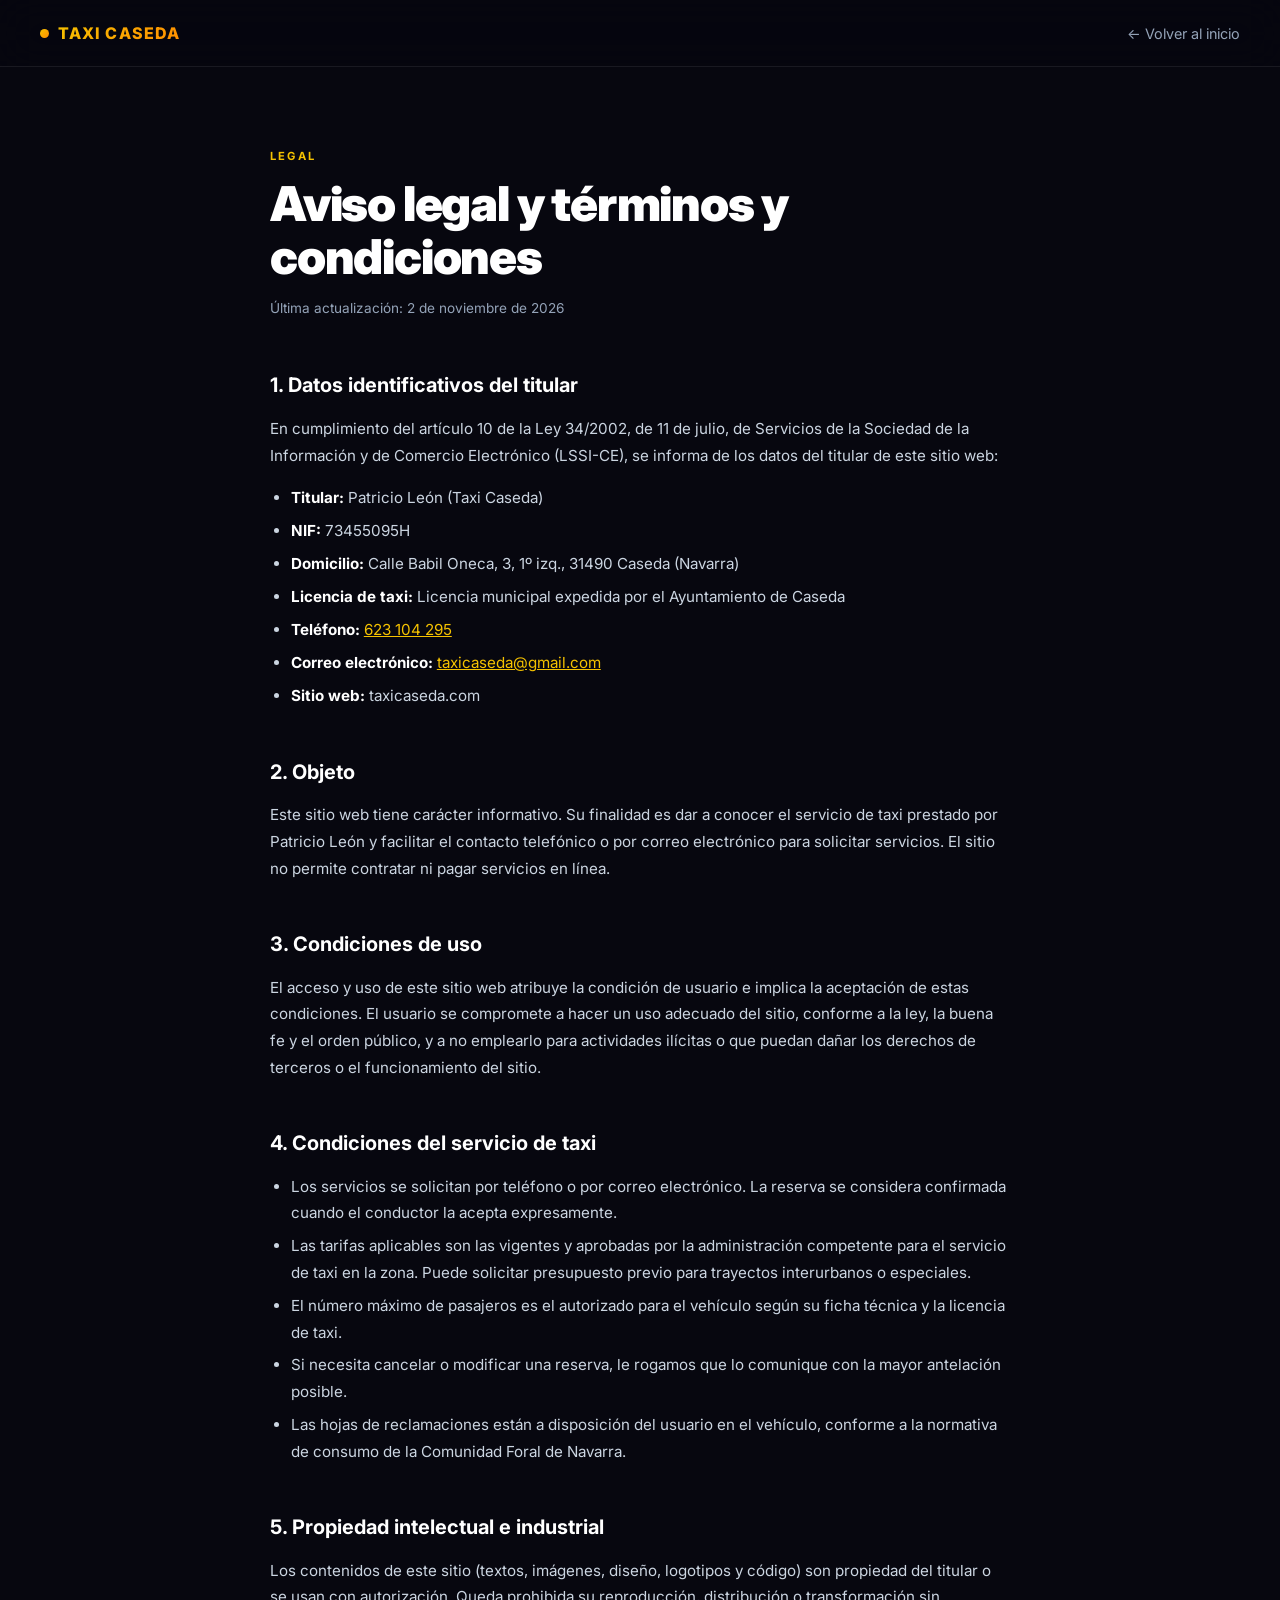
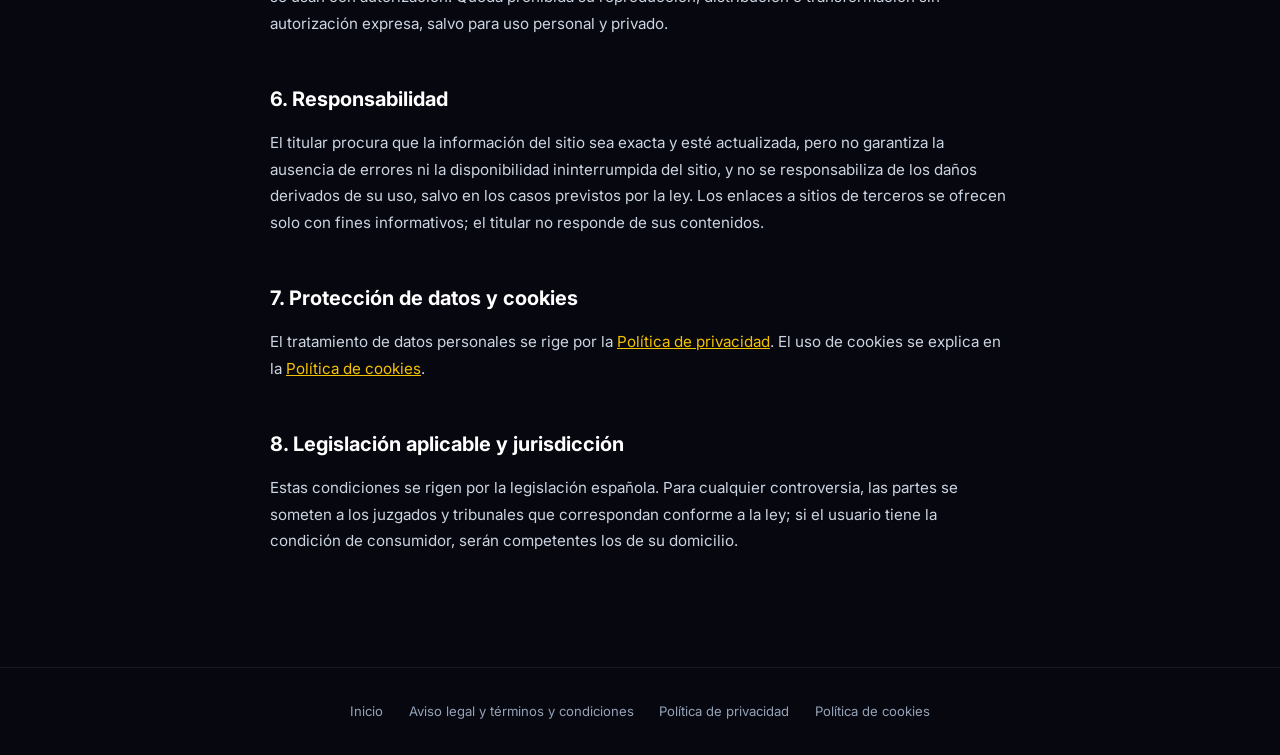
==== aviso-legal.html @ b8ab96e6 "Añadir aviso legal, política de privacidad y política de cookies Páginas legales (LSSI-CE y RGPD) en" ====
<!DOCTYPE html>
<html lang="es">
<head>
    <meta charset="UTF-8">
    <meta name="viewport" content="width=device-width, initial-scale=1.0">
    <title>Aviso legal y términos y condiciones · Taxi Caseda</title>
    <meta name="robots" content="noindex, follow">
    <link rel="preconnect" href="https://fonts.googleapis.com">
    <link rel="preconnect" href="https://fonts.gstatic.com" crossorigin>
    <link href="https://fonts.googleapis.com/css2?family=Inter:wght@400;600;700;800;900&display=swap" rel="stylesheet">
    <link rel="stylesheet" href="legal.css">
</head>
<body>

    <nav>
        <a href="index.html" class="logo">
            <div class="logo-dot"></div>
            <span class="logo-name">Taxi Caseda</span>
        </a>
        <a href="index.html" class="nav-back">← Volver al inicio</a>
    </nav>

    <main>
        <div class="eyebrow">Legal</div>
        <h1>Aviso legal y términos y condiciones</h1>
        <p class="updated">Última actualización: 2 de noviembre de 2026</p>

        <h2>1. Datos identificativos del titular</h2>
        <p>En cumplimiento del artículo 10 de la Ley 34/2002, de 11 de julio, de Servicios de la Sociedad de la Información y de Comercio Electrónico (LSSI-CE), se informa de los datos del titular de este sitio web:</p>
        <ul>
            <li><strong>Titular:</strong> Patricio León (Taxi Caseda)</li>
            <li><strong>NIF:</strong> 73455095H</li>
            <li><strong>Domicilio:</strong> Calle Babil Oneca, 3, 1º izq., 31490 Caseda (Navarra)</li>
            <li><strong>Licencia de taxi:</strong> Licencia municipal expedida por el Ayuntamiento de Caseda</li>
            <li><strong>Teléfono:</strong> <a href="tel:+34623104295">623 104 295</a></li>
            <li><strong>Correo electrónico:</strong> <a href="mailto:taxicaseda@gmail.com">taxicaseda@gmail.com</a></li>
            <li><strong>Sitio web:</strong> taxicaseda.com</li>
        </ul>

        <h2>2. Objeto</h2>
        <p>Este sitio web tiene carácter informativo. Su finalidad es dar a conocer el servicio de taxi prestado por Patricio León y facilitar el contacto telefónico o por correo electrónico para solicitar servicios. El sitio no permite contratar ni pagar servicios en línea.</p>

        <h2>3. Condiciones de uso</h2>
        <p>El acceso y uso de este sitio web atribuye la condición de usuario e implica la aceptación de estas condiciones. El usuario se compromete a hacer un uso adecuado del sitio, conforme a la ley, la buena fe y el orden público, y a no emplearlo para actividades ilícitas o que puedan dañar los derechos de terceros o el funcionamiento del sitio.</p>

        <h2>4. Condiciones del servicio de taxi</h2>
        <ul>
            <li>Los servicios se solicitan por teléfono o por correo electrónico. La reserva se considera confirmada cuando el conductor la acepta expresamente.</li>
            <li>Las tarifas aplicables son las vigentes y aprobadas por la administración competente para el servicio de taxi en la zona. Puede solicitar presupuesto previo para trayectos interurbanos o especiales.</li>
            <li>El número máximo de pasajeros es el autorizado para el vehículo según su ficha técnica y la licencia de taxi.</li>
            <li>Si necesita cancelar o modificar una reserva, le rogamos que lo comunique con la mayor antelación posible.</li>
            <li>Las hojas de reclamaciones están a disposición del usuario en el vehículo, conforme a la normativa de consumo de la Comunidad Foral de Navarra.</li>
        </ul>

        <h2>5. Propiedad intelectual e industrial</h2>
        <p>Los contenidos de este sitio (textos, imágenes, diseño, logotipos y código) son propiedad del titular o se usan con autorización. Queda prohibida su reproducción, distribución o transformación sin autorización expresa, salvo para uso personal y privado.</p>

        <h2>6. Responsabilidad</h2>
        <p>El titular procura que la información del sitio sea exacta y esté actualizada, pero no garantiza la ausencia de errores ni la disponibilidad ininterrumpida del sitio, y no se responsabiliza de los daños derivados de su uso, salvo en los casos previstos por la ley. Los enlaces a sitios de terceros se ofrecen solo con fines informativos; el titular no responde de sus contenidos.</p>

        <h2>7. Protección de datos y cookies</h2>
        <p>El tratamiento de datos personales se rige por la <a href="politica-privacidad.html">Política de privacidad</a>. El uso de cookies se explica en la <a href="politica-cookies.html">Política de cookies</a>.</p>

        <h2>8. Legislación aplicable y jurisdicción</h2>
        <p>Estas condiciones se rigen por la legislación española. Para cualquier controversia, las partes se someten a los juzgados y tribunales que correspondan conforme a la ley; si el usuario tiene la condición de consumidor, serán competentes los de su domicilio.</p>
    </main>

    <footer>
        <a href="index.html">Inicio</a>
        <a href="aviso-legal.html">Aviso legal y términos y condiciones</a>
        <a href="politica-privacidad.html">Política de privacidad</a>
        <a href="politica-cookies.html">Política de cookies</a>
    </footer>

</body>
</html>
---- legal.css ----
*, *::before, *::after { margin: 0; padding: 0; box-sizing: border-box; }

:root {
    --bg:     #07070f;
    --gold:   #F5C200;
    --amber:  #FF8C00;
    --white:  #ffffff;
    --muted:  #94a3b8;
    --border: rgba(255,255,255,0.08);
    --grad:   linear-gradient(135deg, #F5C200 0%, #FF8C00 100%);
}

body {
    background: var(--bg);
    color: var(--white);
    font-family: 'Inter', sans-serif;
    line-height: 1.75;
}

/* NAV */
nav {
    position: sticky; top: 0;
    padding: 1.2rem 2.5rem;
    display: flex; justify-content: space-between; align-items: center;
    z-index: 200;
    background: rgba(7,7,15,0.85);
    backdrop-filter: blur(20px);
    border-bottom: 1px solid var(--border);
}
.logo { display: flex; align-items: center; gap: 0.55rem; text-decoration: none; }
.logo-dot { width: 9px; height: 9px; border-radius: 50%; background: var(--grad); }
.logo-name {
    font-size: 1rem; font-weight: 800; letter-spacing: 0.07em; text-transform: uppercase;
    background: var(--grad);
    -webkit-background-clip: text; -webkit-text-fill-color: transparent; background-clip: text;
}
.nav-back { color: var(--muted); font-size: 0.9rem; text-decoration: none; }
.nav-back:hover { color: var(--gold); }

/* CONTENIDO */
main { max-width: 820px; margin: 0 auto; padding: 5rem 2.5rem 6rem; }

.eyebrow { font-size: 0.7rem; font-weight: 700; text-transform: uppercase; letter-spacing: 0.2em; color: var(--gold); margin-bottom: 0.7rem; }
h1 { font-size: clamp(2rem, 4vw, 3rem); font-weight: 900; letter-spacing: -0.025em; line-height: 1.1; margin-bottom: 0.8rem; }
.updated { color: var(--muted); font-size: 0.85rem; margin-bottom: 3rem; }

h2 { font-size: 1.25rem; font-weight: 700; margin: 2.8rem 0 0.8rem; }
p, li { color: #cbd5e1; font-size: 0.95rem; }
p { margin-bottom: 1rem; }
ul { padding-left: 1.3rem; margin-bottom: 1rem; }
li { margin-bottom: 0.4rem; }
strong { color: var(--white); }
a { color: var(--gold); }

table { width: 100%; border-collapse: collapse; margin: 1rem 0 1.5rem; font-size: 0.88rem; }
th, td { text-align: left; padding: 0.7rem 0.9rem; border: 1px solid var(--border); color: #cbd5e1; vertical-align: top; }
th { color: var(--white); background: rgba(255,255,255,0.03); font-weight: 600; }

/* FOOTER */
footer {
    border-top: 1px solid var(--border);
    padding: 2rem 2.5rem;
    display: flex; justify-content: center; flex-wrap: wrap; gap: 0.6rem 1.6rem;
    color: var(--muted); font-size: 0.82rem;
}
footer a { color: var(--muted); text-decoration: none; }
footer a:hover { color: var(--gold); }

@media (max-width: 640px) {
    nav { padding: 1rem 1.2rem; }
    main { padding: 3rem 1.2rem 4rem; }
    table { display: block; overflow-x: auto; }
}
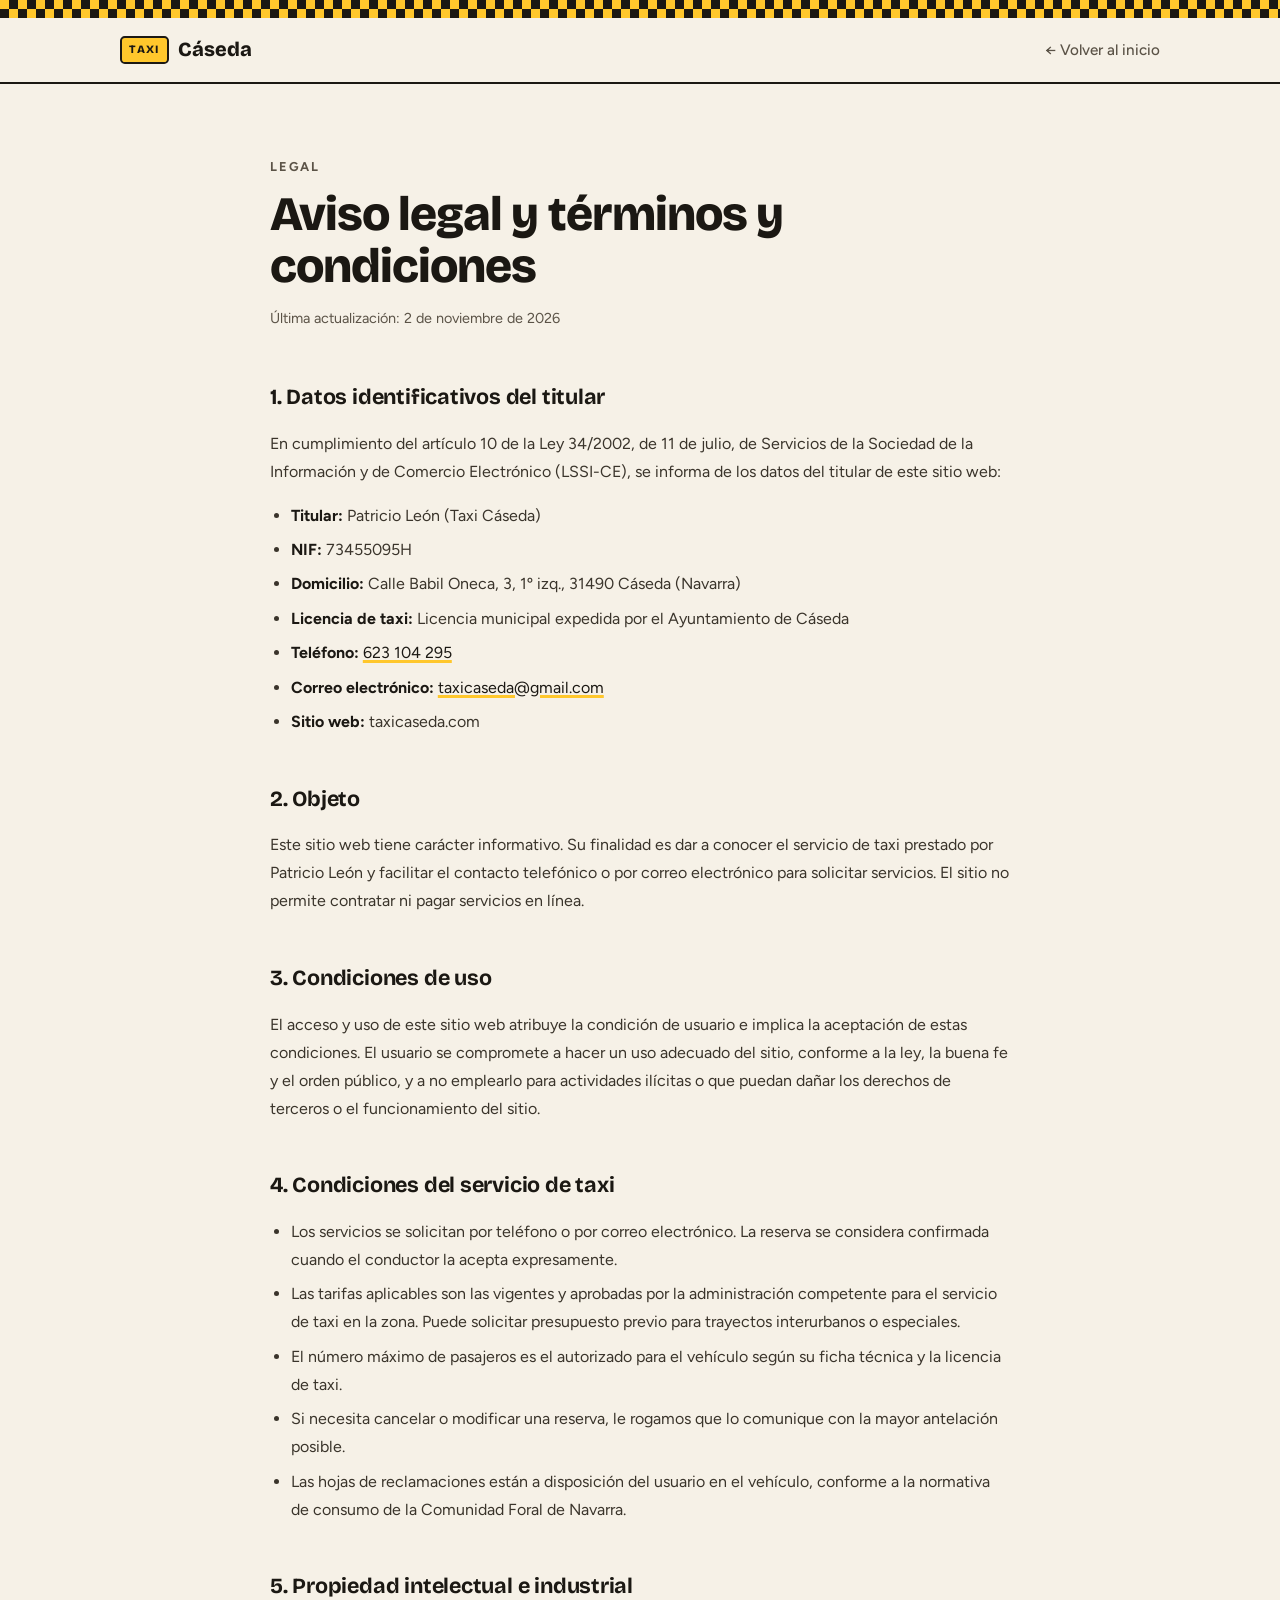
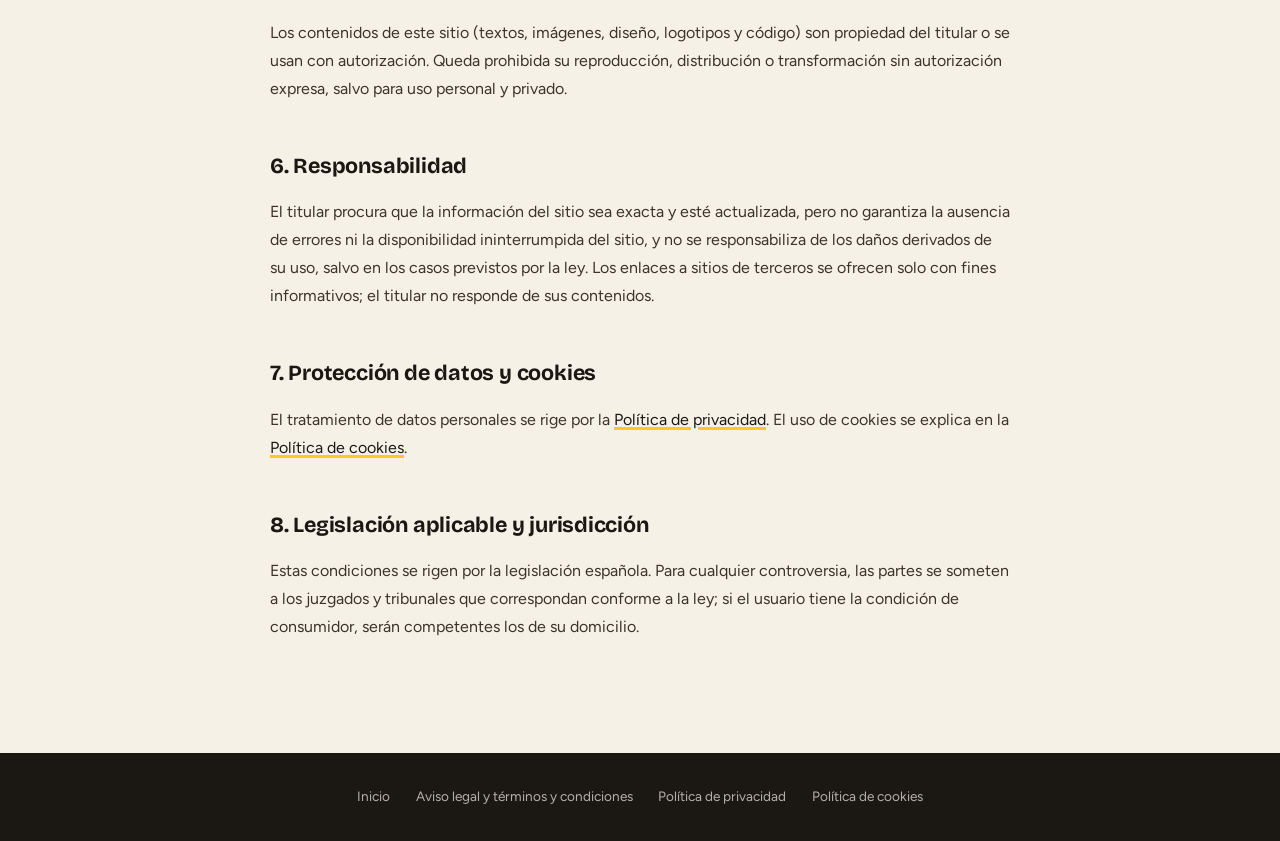
==== commit c4bb3a3d: "Rediseño estilo taxi de pueblo y favicon Nuevo diseño claro con amarillo taxi, servicios concretos (" ====
--- a/aviso-legal.html
+++ b/aviso-legal.html
@@ -3,22 +3,27 @@
 <head>
     <meta charset="UTF-8">
     <meta name="viewport" content="width=device-width, initial-scale=1.0">
-    <title>Aviso legal y términos y condiciones · Taxi Caseda</title>
+    <title>Aviso legal y términos y condiciones · Taxi Cáseda</title>
     <meta name="robots" content="noindex, follow">
+    <link rel="icon" type="image/png" sizes="32x32" href="favicon-32.png">
+    <link rel="icon" type="image/png" sizes="192x192" href="favicon-192.png">
+    <link rel="apple-touch-icon" href="apple-touch-icon.png">
     <link rel="preconnect" href="https://fonts.googleapis.com">
     <link rel="preconnect" href="https://fonts.gstatic.com" crossorigin>
-    <link href="https://fonts.googleapis.com/css2?family=Inter:wght@400;600;700;800;900&display=swap" rel="stylesheet">
+    <link href="https://fonts.googleapis.com/css2?family=Bricolage+Grotesque:opsz,wght@12..96,700;12..96,800&family=Figtree:wght@400;500;600;700&display=swap" rel="stylesheet">
     <link rel="stylesheet" href="legal.css">
 </head>
 <body>
 
-    <nav>
+    <header>
+        <div class="checker"></div>
+        <nav>
         <a href="index.html" class="logo">
-            <div class="logo-dot"></div>
-            <span class="logo-name">Taxi Caseda</span>
+            <span class="logo-tag">TAXI</span> Cáseda
         </a>
         <a href="index.html" class="nav-back">← Volver al inicio</a>
     </nav>
+    </header>
 
     <main>
         <div class="eyebrow">Legal</div>
@@ -28,10 +33,10 @@
         <h2>1. Datos identificativos del titular</h2>
         <p>En cumplimiento del artículo 10 de la Ley 34/2002, de 11 de julio, de Servicios de la Sociedad de la Información y de Comercio Electrónico (LSSI-CE), se informa de los datos del titular de este sitio web:</p>
         <ul>
-            <li><strong>Titular:</strong> Patricio León (Taxi Caseda)</li>
+            <li><strong>Titular:</strong> Patricio León (Taxi Cáseda)</li>
             <li><strong>NIF:</strong> 73455095H</li>
-            <li><strong>Domicilio:</strong> Calle Babil Oneca, 3, 1º izq., 31490 Caseda (Navarra)</li>
-            <li><strong>Licencia de taxi:</strong> Licencia municipal expedida por el Ayuntamiento de Caseda</li>
+            <li><strong>Domicilio:</strong> Calle Babil Oneca, 3, 1º izq., 31490 Cáseda (Navarra)</li>
+            <li><strong>Licencia de taxi:</strong> Licencia municipal expedida por el Ayuntamiento de Cáseda</li>
             <li><strong>Teléfono:</strong> <a href="tel:+34623104295">623 104 295</a></li>
             <li><strong>Correo electrónico:</strong> <a href="mailto:taxicaseda@gmail.com">taxicaseda@gmail.com</a></li>
             <li><strong>Sitio web:</strong> taxicaseda.com</li>
--- a/legal.css
+++ b/legal.css
@@ -1,73 +1,82 @@
 *, *::before, *::after { margin: 0; padding: 0; box-sizing: border-box; }
 
 :root {
-    --bg:     #07070f;
-    --gold:   #F5C200;
-    --amber:  #FF8C00;
-    --white:  #ffffff;
-    --muted:  #94a3b8;
-    --border: rgba(255,255,255,0.08);
-    --grad:   linear-gradient(135deg, #F5C200 0%, #FF8C00 100%);
+    --paper:   #F6F1E7;
+    --paper-2: #EDE5D4;
+    --card:    #FFFDF8;
+    --ink:     #1B1813;
+    --ink-2:   #5B5347;
+    --yellow:  #FFC72C;
+    --line:    #D9CFBC;
+    --display: 'Bricolage Grotesque', sans-serif;
 }
 
 body {
-    background: var(--bg);
-    color: var(--white);
-    font-family: 'Inter', sans-serif;
+    background: var(--paper);
+    color: var(--ink);
+    font-family: 'Figtree', sans-serif;
     line-height: 1.75;
 }
 
 /* NAV */
+header {
+    position: sticky; top: 0; z-index: 100;
+    background: var(--paper);
+    border-bottom: 2px solid var(--ink);
+}
+.checker { height: 18px; background: repeating-conic-gradient(var(--ink) 0 25%, var(--yellow) 0 50%) 0 0 / 18px 18px; }
 nav {
-    position: sticky; top: 0;
-    padding: 1.2rem 2.5rem;
+    max-width: 1120px; margin: 0 auto;
+    padding: 0.9rem 2.5rem;
     display: flex; justify-content: space-between; align-items: center;
-    z-index: 200;
-    background: rgba(7,7,15,0.85);
-    backdrop-filter: blur(20px);
-    border-bottom: 1px solid var(--border);
 }
-.logo { display: flex; align-items: center; gap: 0.55rem; text-decoration: none; }
-.logo-dot { width: 9px; height: 9px; border-radius: 50%; background: var(--grad); }
-.logo-name {
-    font-size: 1rem; font-weight: 800; letter-spacing: 0.07em; text-transform: uppercase;
-    background: var(--grad);
-    -webkit-background-clip: text; -webkit-text-fill-color: transparent; background-clip: text;
+.logo {
+    display: flex; align-items: center; gap: 0.6rem;
+    color: var(--ink); text-decoration: none;
+    font-family: var(--display); font-weight: 800; font-size: 1.25rem;
 }
-.nav-back { color: var(--muted); font-size: 0.9rem; text-decoration: none; }
-.nav-back:hover { color: var(--gold); }
+.logo-tag {
+    background: var(--yellow);
+    border: 2px solid var(--ink); border-radius: 0.3rem;
+    font-size: 0.7rem; font-weight: 800; letter-spacing: 0.12em;
+    padding: 0.15rem 0.45rem;
+}
+.nav-back { color: var(--ink-2); font-weight: 500; font-size: 0.95rem; text-decoration: none; }
+.nav-back:hover { color: var(--ink); }
 
 /* CONTENIDO */
-main { max-width: 820px; margin: 0 auto; padding: 5rem 2.5rem 6rem; }
+main { max-width: 820px; margin: 0 auto; padding: 4.5rem 2.5rem 6rem; }
 
-.eyebrow { font-size: 0.7rem; font-weight: 700; text-transform: uppercase; letter-spacing: 0.2em; color: var(--gold); margin-bottom: 0.7rem; }
-h1 { font-size: clamp(2rem, 4vw, 3rem); font-weight: 900; letter-spacing: -0.025em; line-height: 1.1; margin-bottom: 0.8rem; }
-.updated { color: var(--muted); font-size: 0.85rem; margin-bottom: 3rem; }
+.eyebrow { font-size: 0.8rem; font-weight: 700; text-transform: uppercase; letter-spacing: 0.14em; color: var(--ink-2); margin-bottom: 0.7rem; }
+h1 { font-family: var(--display); font-size: clamp(2rem, 4vw, 3rem); font-weight: 800; letter-spacing: -0.02em; line-height: 1.08; margin-bottom: 0.8rem; }
+.updated { color: var(--ink-2); font-size: 0.9rem; margin-bottom: 3rem; }
 
-h2 { font-size: 1.25rem; font-weight: 700; margin: 2.8rem 0 0.8rem; }
-p, li { color: #cbd5e1; font-size: 0.95rem; }
+h2 { font-family: var(--display); font-size: 1.35rem; font-weight: 700; letter-spacing: -0.01em; margin: 2.8rem 0 0.8rem; }
+p, li { color: #3A342B; font-size: 1rem; }
 p { margin-bottom: 1rem; }
 ul { padding-left: 1.3rem; margin-bottom: 1rem; }
 li { margin-bottom: 0.4rem; }
-strong { color: var(--white); }
-a { color: var(--gold); }
+strong { color: var(--ink); }
+a { color: var(--ink); text-decoration-color: var(--yellow); text-decoration-thickness: 3px; text-underline-offset: 2px; }
+a:hover { background: var(--yellow); }
 
-table { width: 100%; border-collapse: collapse; margin: 1rem 0 1.5rem; font-size: 0.88rem; }
-th, td { text-align: left; padding: 0.7rem 0.9rem; border: 1px solid var(--border); color: #cbd5e1; vertical-align: top; }
-th { color: var(--white); background: rgba(255,255,255,0.03); font-weight: 600; }
+table { width: 100%; border-collapse: collapse; margin: 1rem 0 1.5rem; font-size: 0.92rem; background: var(--card); }
+th, td { text-align: left; padding: 0.7rem 0.9rem; border: 1px solid var(--line); color: #3A342B; vertical-align: top; }
+th { color: var(--ink); background: var(--paper-2); font-weight: 700; }
 
 /* FOOTER */
 footer {
-    border-top: 1px solid var(--border);
+    background: var(--ink);
     padding: 2rem 2.5rem;
     display: flex; justify-content: center; flex-wrap: wrap; gap: 0.6rem 1.6rem;
-    color: var(--muted); font-size: 0.82rem;
+    font-size: 0.85rem;
 }
-footer a { color: var(--muted); text-decoration: none; }
-footer a:hover { color: var(--gold); }
+footer a { color: rgba(246,241,231,0.7); text-decoration: none; }
+footer a:hover { color: var(--yellow); background: none; }
 
 @media (max-width: 640px) {
-    nav { padding: 1rem 1.2rem; }
-    main { padding: 3rem 1.2rem 4rem; }
+    nav { padding: 0.9rem 1rem; }
+    main { padding: 3rem 1rem 4rem; }
+    footer { padding: 2rem 1rem; }
     table { display: block; overflow-x: auto; }
 }
